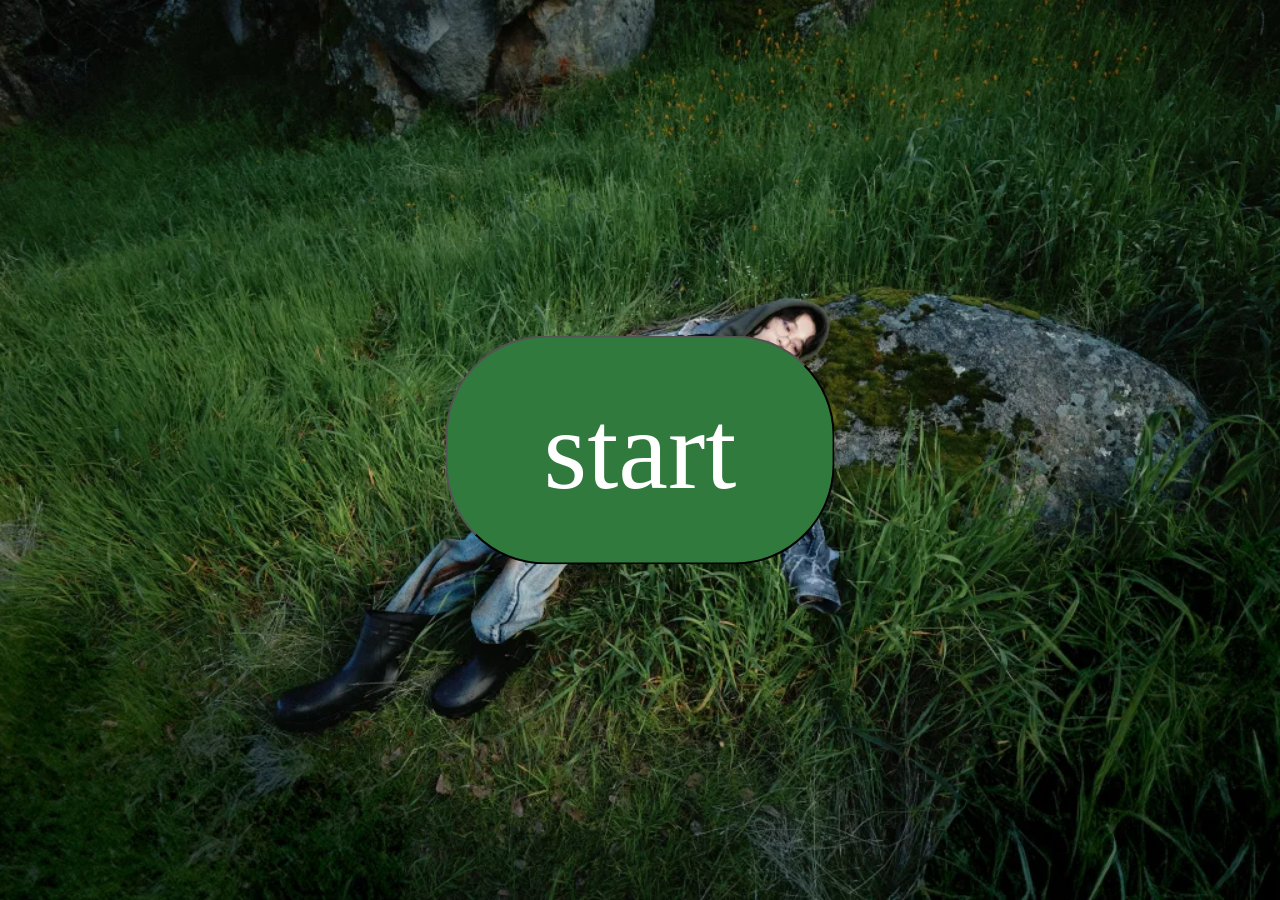
==== index.html @ 3177a5d3 "inital commit" ====
<!DOCTYPE html>
<html lang = "en">
<head>
    <meta charset = "UTF-8" />
    <title>Keshi!</title>
    <link rel = "stylesheet" href = "style.css"/>
</head>
<body>
    <audio autoplay>
        <source src="2soon.mp3" type="audio/mp3">
        theme song headassss
    </audio>
    <button id="startbutton"> start </button>



</body>

</html>
---- style.css ----
html, body {
    height: 100%;           /* ensures full viewport height */
    margin: 0;              /* remove default margin */
}
body {
    background-image: url("keshi.png");
    background-size: cover;
    background-repeat: no-repeat;
    background-position: center;
}

#startbutton{
    background-color:rgb(49, 122, 61);
    color:white;
    position: absolute;
    top: 50%;          /* halfway down the page */
    left: 50%;         /* halfway across the page */
    transform: translate(-50%, -50%);  /* move it back by half its size */
    padding: 3rem 6rem;
    border-radius: 100px;
    font-family:"Papyrus" , fantasy;
    cursor:pointer;
    font-size:7rem;
}
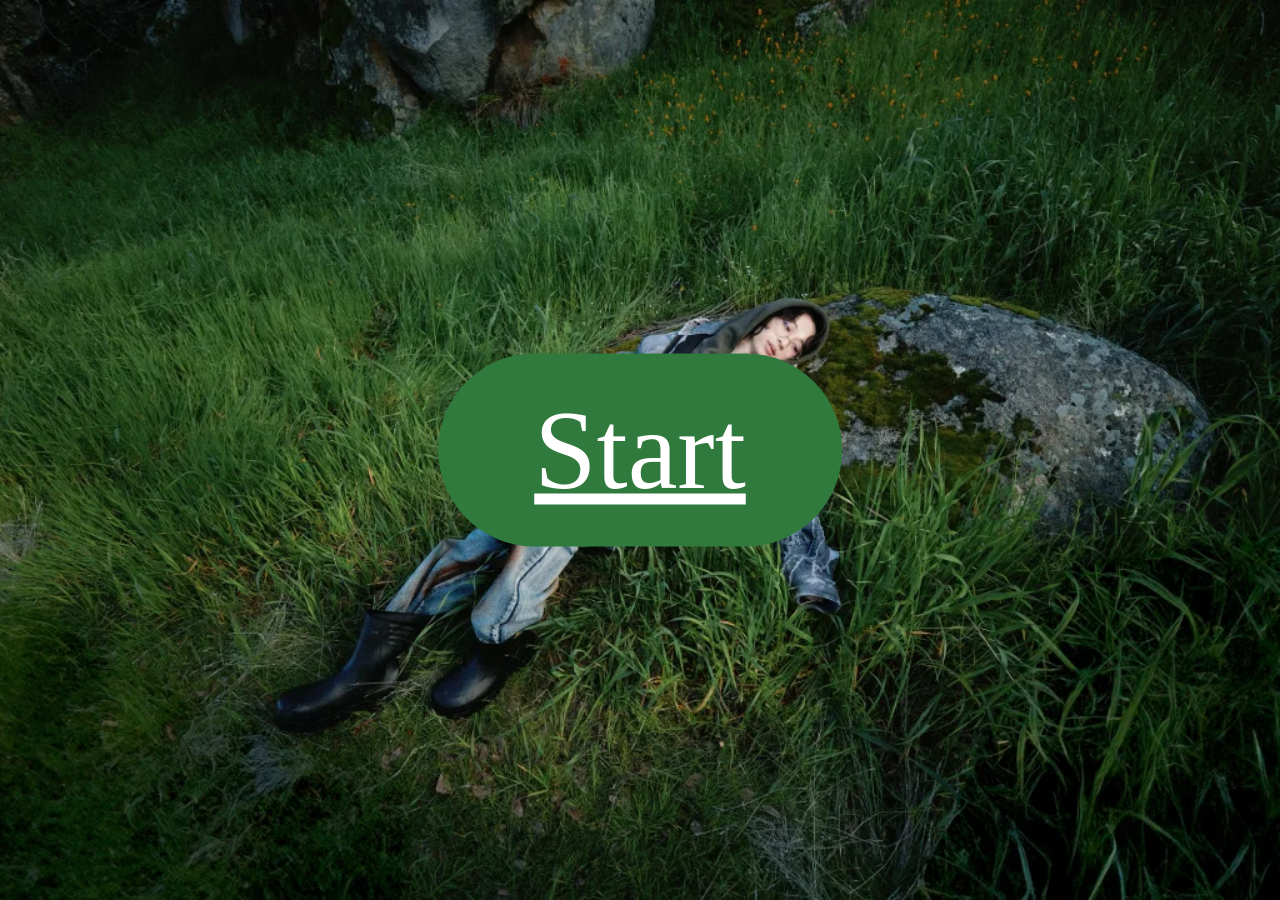
==== commit 95d58a62: "finished with product" ====
--- a/index.html
+++ b/index.html
@@ -6,13 +6,12 @@
     <link rel = "stylesheet" href = "style.css"/>
 </head>
 <body>
-    <audio autoplay>
-        <source src="2soon.mp3" type="audio/mp3">
+<!--    <audio autoplay>
+        <source src="songs/2hellANDback.mp3" type="audio/mp3">
         theme song headassss
     </audio>
-    <button id="startbutton"> start </button>
-
-
+    -->
+    <a href="game/startgame.html" class="startbutton">Start</a>
 
 </body>
 
--- a/style.css
+++ b/style.css
@@ -9,16 +9,21 @@
     background-position: center;
 }
 
-#startbutton{
+.startbutton{
+    display:inline-block;
     background-color:rgb(49, 122, 61);
     color:white;
     position: absolute;
     top: 50%;          /* halfway down the page */
     left: 50%;         /* halfway across the page */
     transform: translate(-50%, -50%);  /* move it back by half its size */
-    padding: 3rem 6rem;
+    padding: 2rem 6rem;
     border-radius: 100px;
     font-family:"Papyrus" , fantasy;
     cursor:pointer;
     font-size:7rem;
+}
+
+.startbutton:hover{
+   background-color:rgb(40, 98, 49);
 }
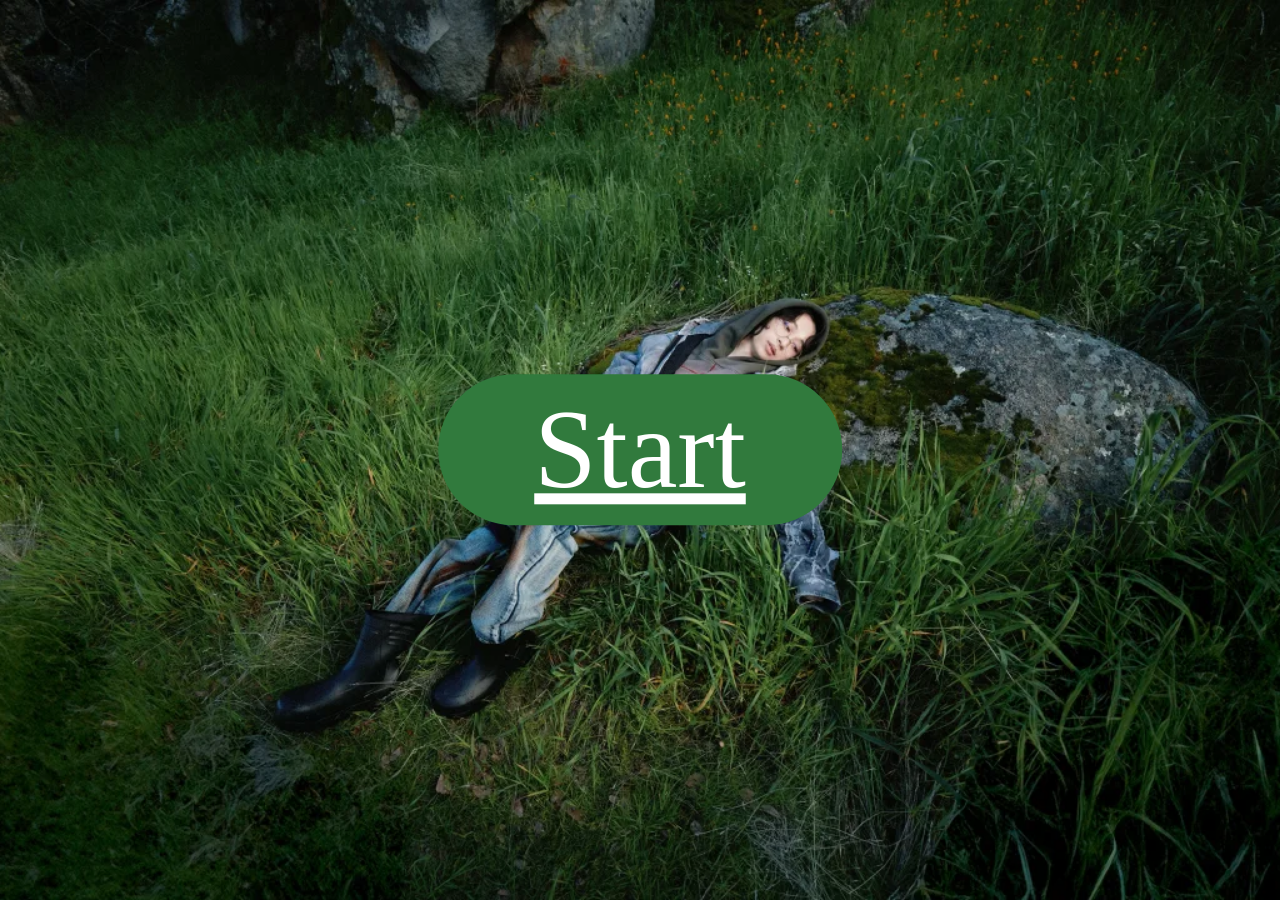
==== commit 2eb6d5f2: "finishing css" ====
--- a/index.html
+++ b/index.html
@@ -6,11 +6,11 @@
     <link rel = "stylesheet" href = "style.css"/>
 </head>
 <body>
-<!--    <audio autoplay>
+    <audio autoplay>
         <source src="songs/2hellANDback.mp3" type="audio/mp3">
         theme song headassss
     </audio>
-    -->
+
     <a href="game/startgame.html" class="startbutton">Start</a>
 
 </body>
--- a/style.css
+++ b/style.css
@@ -3,7 +3,7 @@
     margin: 0;              /* remove default margin */
 }
 body {
-    background-image: url("keshi.png");
+    background-image: url("images/keshi.png");
     background-size: cover;
     background-repeat: no-repeat;
     background-position: center;
@@ -17,7 +17,7 @@
     top: 50%;          /* halfway down the page */
     left: 50%;         /* halfway across the page */
     transform: translate(-50%, -50%);  /* move it back by half its size */
-    padding: 2rem 6rem;
+    padding: .7rem 6rem;
     border-radius: 100px;
     font-family:"Papyrus" , fantasy;
     cursor:pointer;
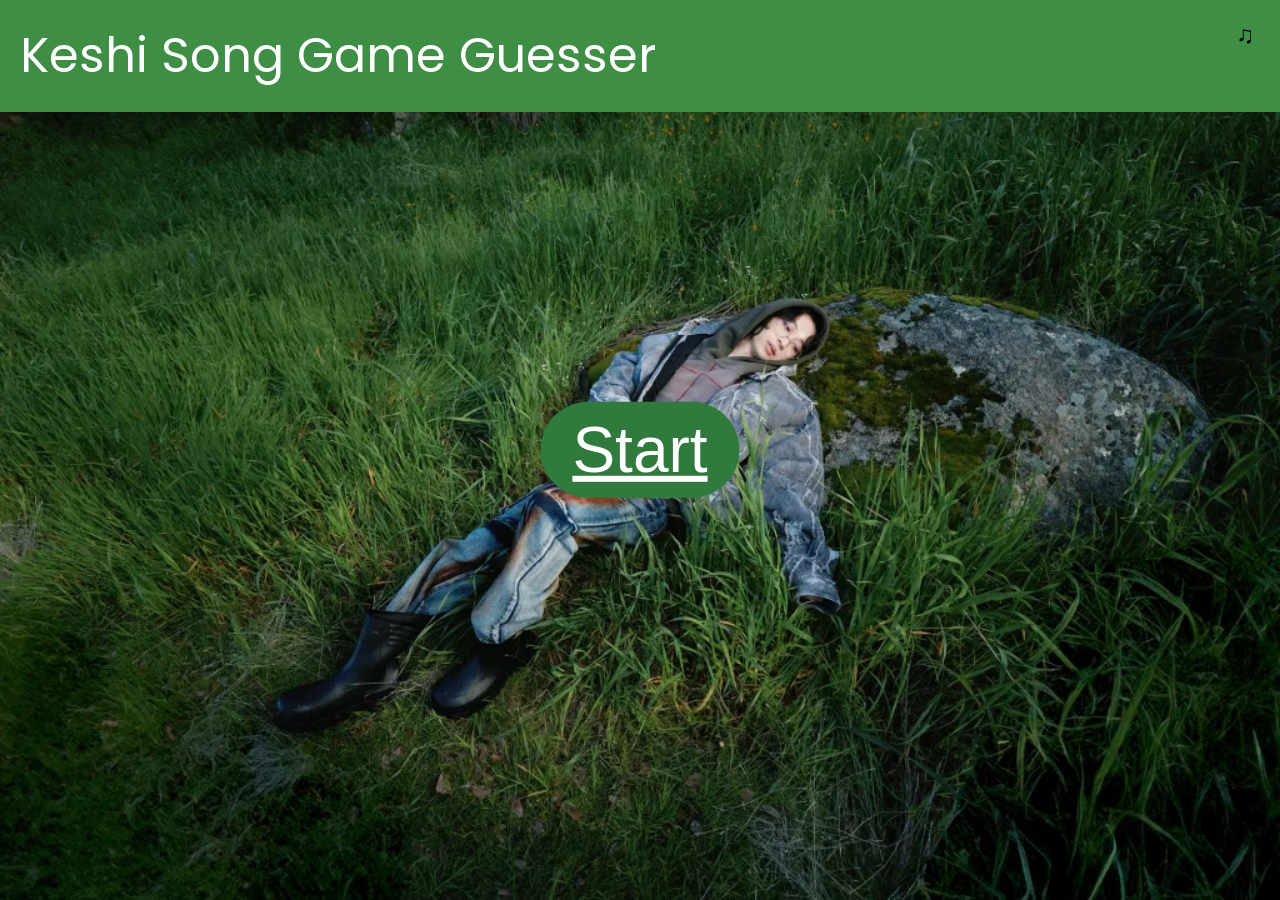
==== commit affbc61a: "current edits" ====
--- a/index.html
+++ b/index.html
@@ -2,16 +2,27 @@
 <html lang = "en">
 <head>
     <meta charset = "UTF-8" />
+    <meta name="viewport" content="width=device-width, initial-scale=1.0, maximum-scale=1.0, user-scalable=no">
     <title>Keshi!</title>
     <link rel = "stylesheet" href = "style.css"/>
+    <link rel="preconnect" href="https://fonts.googleapis.com">
+    <link rel="preconnect" href="https://fonts.gstatic.com" crossorigin>
+    <link href="https://fonts.googleapis.com/css2?family=Poppins&family=Montserrat&display=swap" rel="stylesheet">
 </head>
 <body>
-    <audio autoplay>
-        <source src="songs/2hellANDback.mp3" type="audio/mp3">
-        theme song headassss
-    </audio>
-
+        <header>
+        <nav class="nav-bar">
+            <span>Keshi Song Game Guesser</span>
+            <!-- Hidden audio -->
+            <audio id="bg-music" autoplay loop>
+                <source src="songs/2hellANDback.mp3" type="audio/mpeg">
+            </audio>
+            <!-- Button users click -->
+            <button id="audio-btn">♫</button>
+        </nav>
+        </header>
     <a href="game/startgame.html" class="startbutton">Start</a>
+    <script src = "script.js"></script>
 
 </body>
 
--- a/style.css
+++ b/style.css
@@ -7,6 +7,7 @@
     background-size: cover;
     background-repeat: no-repeat;
     background-position: center;
+    font-family: 'Raleway', sans-serif;
 }
 
 .startbutton{
@@ -17,13 +18,59 @@
     top: 50%;          /* halfway down the page */
     left: 50%;         /* halfway across the page */
     transform: translate(-50%, -50%);  /* move it back by half its size */
-    padding: .7rem 6rem;
+    padding: .7rem 2rem;
     border-radius: 100px;
-    font-family:"Papyrus" , fantasy;
     cursor:pointer;
-    font-size:7rem;
+    font-size:4rem;
 }
 
 .startbutton:hover{
    background-color:rgb(40, 98, 49);
+}
+
+.nav-bar{
+    padding: 20px;
+    background-color: rgb(62, 142, 70);
+    color:white;
+    align-items: center;
+    display:flex;
+    justify-content: space-between;  /* push ends apart */
+    gap:10px;
+    font-family: 'Poppins', sans-serif;
+    font-size:3rem;
+    font-style:bold;
+}
+#audio-btn {
+    position: fixed;
+    top: 20px;
+    right: 20px;
+    background: none;
+    border: none;
+    font-size: 24px;
+    cursor: pointer;
+}
+
+@media (max-width: 600px) {
+    .nav-bar{
+     padding: 15px;
+     font-size:1.3rem;
+     gap:100px;
+    }
+
+    .startbutton{
+        display:inline-block;
+        background-color:rgb(49, 122, 61);
+        color:white;
+        position: absolute;
+        top: 50%;          /* halfway down the page */
+        left: 50%;         /* halfway across the page */
+        transform: translate(-50%, -50%);  /* move it back by half its size */
+        padding: .7rem 2rem;
+        border-radius: 100px;
+
+        cursor:pointer;
+        font-size:2.5rem;
+    }
+
+
 }
